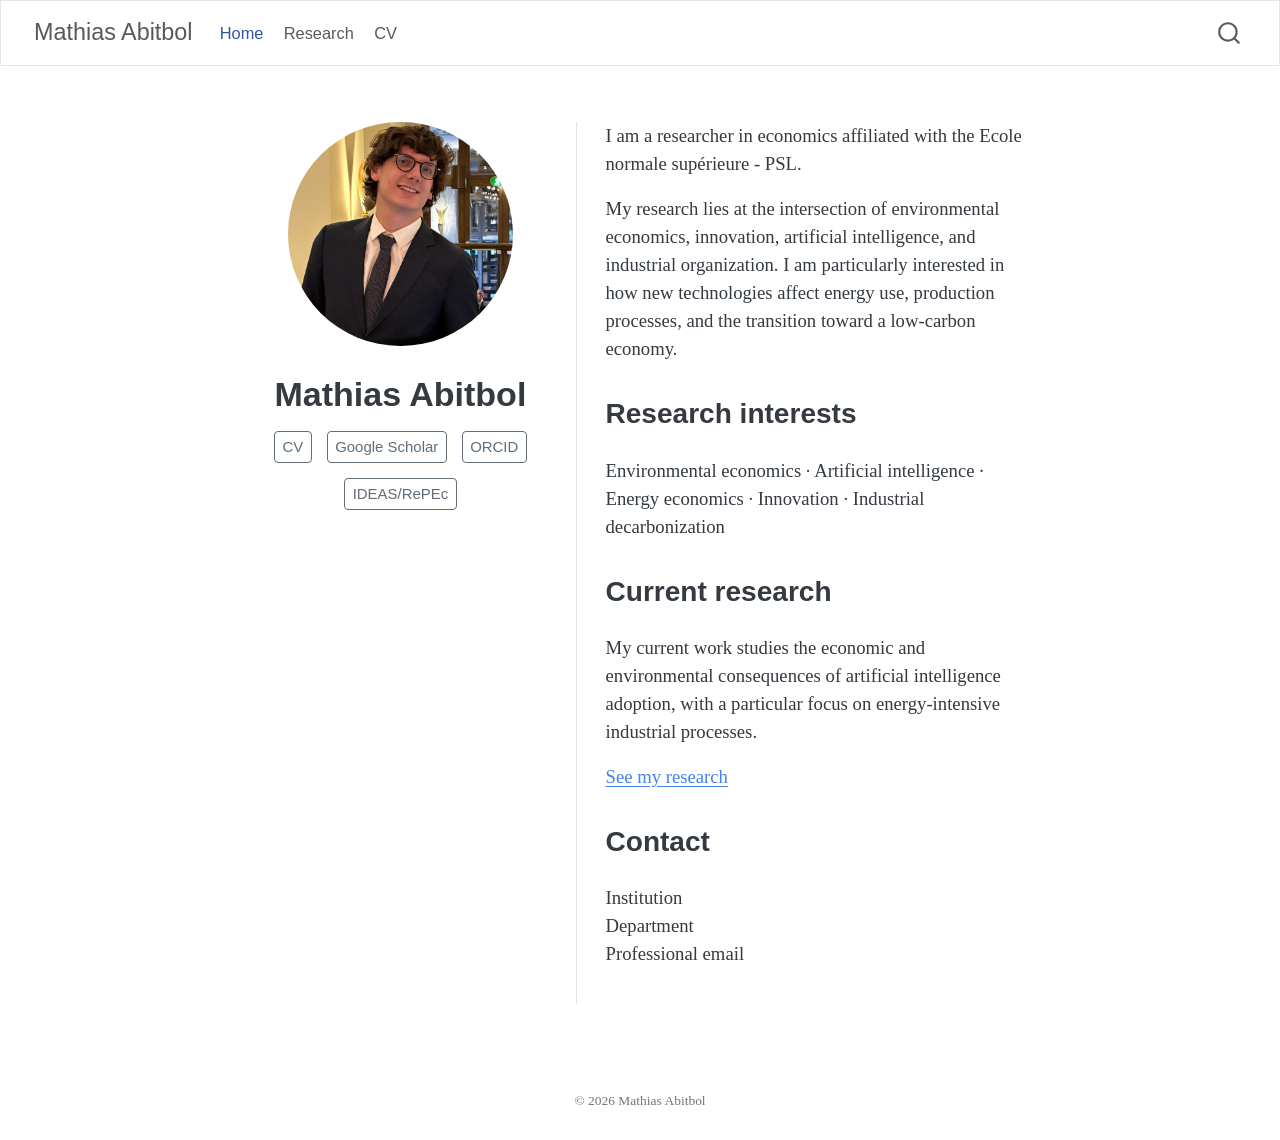
==== docs/index.html @ e1e2c06a "Initial academic website" ====
<!DOCTYPE html>
<html xmlns="http://www.w3.org/1999/xhtml" lang="en" xml:lang="en"><head>

<meta charset="utf-8">
<meta name="generator" content="quarto-1.8.25">

<meta name="viewport" content="width=device-width, initial-scale=1.0, user-scalable=yes">


<title>Mathias Abitbol</title>
<style>
code{white-space: pre-wrap;}
span.smallcaps{font-variant: small-caps;}
div.columns{display: flex; gap: min(4vw, 1.5em);}
div.column{flex: auto; overflow-x: auto;}
div.hanging-indent{margin-left: 1.5em; text-indent: -1.5em;}
ul.task-list{list-style: none;}
ul.task-list li input[type="checkbox"] {
  width: 0.8em;
  margin: 0 0.8em 0.2em -1em; /* quarto-specific, see https://github.com/quarto-dev/quarto-cli/issues/4556 */ 
  vertical-align: middle;
}
</style>


<script src="site_libs/quarto-nav/quarto-nav.js"></script>
<script src="site_libs/quarto-nav/headroom.min.js"></script>
<script src="site_libs/clipboard/clipboard.min.js"></script>
<script src="site_libs/quarto-search/autocomplete.umd.js"></script>
<script src="site_libs/quarto-search/fuse.min.js"></script>
<script src="site_libs/quarto-search/quarto-search.js"></script>
<meta name="quarto:offset" content="./">
<script src="site_libs/quarto-html/quarto.js" type="module"></script>
<script src="site_libs/quarto-html/tabsets/tabsets.js" type="module"></script>
<script src="site_libs/quarto-html/axe/axe-check.js" type="module"></script>
<script src="site_libs/quarto-html/popper.min.js"></script>
<script src="site_libs/quarto-html/tippy.umd.min.js"></script>
<link href="site_libs/quarto-html/tippy.css" rel="stylesheet">
<link href="site_libs/quarto-html/quarto-syntax-highlighting-7b89279ff1a6dce999919e0e67d4d9ec.css" rel="stylesheet" id="quarto-text-highlighting-styles">
<script src="site_libs/bootstrap/bootstrap.min.js"></script>
<link href="site_libs/bootstrap/bootstrap-icons.css" rel="stylesheet">
<link href="site_libs/bootstrap/bootstrap-d1897f967d4dc882e6c3c4aa210b578e.min.css" rel="stylesheet" append-hash="true" id="quarto-bootstrap" data-mode="light">
<script id="quarto-search-options" type="application/json">{
  "location": "navbar",
  "copy-button": false,
  "collapse-after": 3,
  "panel-placement": "end",
  "type": "overlay",
  "limit": 50,
  "keyboard-shortcut": [
    "f",
    "/",
    "s"
  ],
  "show-item-context": false,
  "language": {
    "search-no-results-text": "No results",
    "search-matching-documents-text": "matching documents",
    "search-copy-link-title": "Copy link to search",
    "search-hide-matches-text": "Hide additional matches",
    "search-more-match-text": "more match in this document",
    "search-more-matches-text": "more matches in this document",
    "search-clear-button-title": "Clear",
    "search-text-placeholder": "",
    "search-detached-cancel-button-title": "Cancel",
    "search-submit-button-title": "Submit",
    "search-label": "Search"
  }
}</script>
<style>html{ scroll-behavior: smooth; }</style>


<link rel="stylesheet" href="styles.css">
</head>

<body class="nav-fixed fullcontent quarto-light">

<div id="quarto-search-results"></div>
  <header id="quarto-header" class="headroom fixed-top">
    <nav class="navbar navbar-expand-lg " data-bs-theme="dark">
      <div class="navbar-container container-fluid">
      <div class="navbar-brand-container mx-auto">
    <a href="./index.html" class="navbar-brand navbar-brand-logo">
    </a>
    <a class="navbar-brand" href="./index.html">
    <span class="navbar-title">Mathias Abitbol</span>
    </a>
  </div>
            <div id="quarto-search" class="" title="Search"></div>
          <button class="navbar-toggler" type="button" data-bs-toggle="collapse" data-bs-target="#navbarCollapse" aria-controls="navbarCollapse" role="menu" aria-expanded="false" aria-label="Toggle navigation" onclick="if (window.quartoToggleHeadroom) { window.quartoToggleHeadroom(); }">
  <span class="navbar-toggler-icon"></span>
</button>
          <div class="collapse navbar-collapse" id="navbarCollapse">
            <ul class="navbar-nav navbar-nav-scroll me-auto">
  <li class="nav-item">
    <a class="nav-link active" href="./index.html" aria-current="page"> 
<span class="menu-text">Home</span></a>
  </li>  
  <li class="nav-item">
    <a class="nav-link" href="./research.html"> 
<span class="menu-text">Research</span></a>
  </li>  
  <li class="nav-item">
    <a class="nav-link" href="./files/CV.pdf"> 
<span class="menu-text">CV</span></a>
  </li>  
</ul>
          </div> <!-- /navcollapse -->
            <div class="quarto-navbar-tools">
</div>
      </div> <!-- /container-fluid -->
    </nav>
</header>
<!-- content -->
<div id="quarto-content" class="quarto-container page-columns page-rows-contents page-layout-article page-navbar">
<!-- sidebar -->
<!-- margin-sidebar -->
    
<!-- main -->
<div class="quarto-about-trestles">
  <div class="about-entity">
    <img src="images/portrait.jpeg" class="about-image
  round " style="height: 12em; width: 12em;">
<header id="title-block-header" class="quarto-title-block default">
<div class="quarto-title">
<h1 class="title">Mathias Abitbol</h1>
</div>
<div class="quarto-title-meta">
  </div>
</header>
    <div class="about-links">
  <a href="/files/CV.pdf" class="about-link" rel="" target="">
     <span class="about-link-text">CV</span>
  </a>
  <a href="https://scholar.google.com/citations?user=iJlQGsEAAAAJ&amp;hl=en" class="about-link" rel="" target="">
     <span class="about-link-text">Google Scholar</span>
  </a>
  <a href="https://orcid.org/0009-0006-5006-4514" class="about-link" rel="" target="">
     <span class="about-link-text">ORCID</span>
  </a>
  <a href="https://econpapers.repec.org/RAS/pab605.htm" class="about-link" rel="" target="">
     <span class="about-link-text">IDEAS/RePEc</span>
  </a>
</div>
  </div>
  <div class="about-contents"><main class="content" id="quarto-document-content">
<p>I am a researcher in economics affiliated with the Ecole normale supérieure - PSL.</p>
<p>My research lies at the intersection of environmental economics, innovation, artificial intelligence, and industrial organization. I am particularly interested in how new technologies affect energy use, production processes, and the transition toward a low-carbon economy.</p>
<section id="research-interests" class="level2">
<h2 data-anchor-id="research-interests">Research interests</h2>
<p>Environmental economics · Artificial intelligence · Energy economics · Innovation · Industrial decarbonization</p>
</section>
<section id="current-research" class="level2">
<h2 data-anchor-id="current-research">Current research</h2>
<p>My current work studies the economic and environmental consequences of artificial intelligence adoption, with a particular focus on energy-intensive industrial processes.</p>
<p><a href="./research.html">See my research</a></p>
</section>
<section id="contact" class="level2">
<h2 data-anchor-id="contact">Contact</h2>
<p>Institution<br>
Department<br>
Professional email</p>


</section>
</main></div>
</div>
 <!-- /main -->
<script id="quarto-html-after-body" type="application/javascript">
  window.document.addEventListener("DOMContentLoaded", function (event) {
    const isCodeAnnotation = (el) => {
      for (const clz of el.classList) {
        if (clz.startsWith('code-annotation-')) {                     
          return true;
        }
      }
      return false;
    }
    const onCopySuccess = function(e) {
      // button target
      const button = e.trigger;
      // don't keep focus
      button.blur();
      // flash "checked"
      button.classList.add('code-copy-button-checked');
      var currentTitle = button.getAttribute("title");
      button.setAttribute("title", "Copied!");
      let tooltip;
      if (window.bootstrap) {
        button.setAttribute("data-bs-toggle", "tooltip");
        button.setAttribute("data-bs-placement", "left");
        button.setAttribute("data-bs-title", "Copied!");
        tooltip = new bootstrap.Tooltip(button, 
          { trigger: "manual", 
            customClass: "code-copy-button-tooltip",
            offset: [0, -8]});
        tooltip.show();    
      }
      setTimeout(function() {
        if (tooltip) {
          tooltip.hide();
          button.removeAttribute("data-bs-title");
          button.removeAttribute("data-bs-toggle");
          button.removeAttribute("data-bs-placement");
        }
        button.setAttribute("title", currentTitle);
        button.classList.remove('code-copy-button-checked');
      }, 1000);
      // clear code selection
      e.clearSelection();
    }
    const getTextToCopy = function(trigger) {
      const outerScaffold = trigger.parentElement.cloneNode(true);
      const codeEl = outerScaffold.querySelector('code');
      for (const childEl of codeEl.children) {
        if (isCodeAnnotation(childEl)) {
          childEl.remove();
        }
      }
      return codeEl.innerText;
    }
    const clipboard = new window.ClipboardJS('.code-copy-button:not([data-in-quarto-modal])', {
      text: getTextToCopy
    });
    clipboard.on('success', onCopySuccess);
    if (window.document.getElementById('quarto-embedded-source-code-modal')) {
      const clipboardModal = new window.ClipboardJS('.code-copy-button[data-in-quarto-modal]', {
        text: getTextToCopy,
        container: window.document.getElementById('quarto-embedded-source-code-modal')
      });
      clipboardModal.on('success', onCopySuccess);
    }
      var localhostRegex = new RegExp(/^(?:http|https):\/\/localhost\:?[0-9]*\//);
      var mailtoRegex = new RegExp(/^mailto:/);
        var filterRegex = new RegExp('/' + window.location.host + '/');
      var isInternal = (href) => {
          return filterRegex.test(href) || localhostRegex.test(href) || mailtoRegex.test(href);
      }
      // Inspect non-navigation links and adorn them if external
     var links = window.document.querySelectorAll('a[href]:not(.nav-link):not(.navbar-brand):not(.toc-action):not(.sidebar-link):not(.sidebar-item-toggle):not(.pagination-link):not(.no-external):not([aria-hidden]):not(.dropdown-item):not(.quarto-navigation-tool):not(.about-link)');
      for (var i=0; i<links.length; i++) {
        const link = links[i];
        if (!isInternal(link.href)) {
          // undo the damage that might have been done by quarto-nav.js in the case of
          // links that we want to consider external
          if (link.dataset.originalHref !== undefined) {
            link.href = link.dataset.originalHref;
          }
            // target, if specified
            link.setAttribute("target", "_blank");
            if (link.getAttribute("rel") === null) {
              link.setAttribute("rel", "noopener");
            }
        }
      }
    function tippyHover(el, contentFn, onTriggerFn, onUntriggerFn) {
      const config = {
        allowHTML: true,
        maxWidth: 500,
        delay: 100,
        arrow: false,
        appendTo: function(el) {
            return el.parentElement;
        },
        interactive: true,
        interactiveBorder: 10,
        theme: 'quarto',
        placement: 'bottom-start',
      };
      if (contentFn) {
        config.content = contentFn;
      }
      if (onTriggerFn) {
        config.onTrigger = onTriggerFn;
      }
      if (onUntriggerFn) {
        config.onUntrigger = onUntriggerFn;
      }
      window.tippy(el, config); 
    }
    const noterefs = window.document.querySelectorAll('a[role="doc-noteref"]');
    for (var i=0; i<noterefs.length; i++) {
      const ref = noterefs[i];
      tippyHover(ref, function() {
        // use id or data attribute instead here
        let href = ref.getAttribute('data-footnote-href') || ref.getAttribute('href');
        try { href = new URL(href).hash; } catch {}
        const id = href.replace(/^#\/?/, "");
        const note = window.document.getElementById(id);
        if (note) {
          return note.innerHTML;
        } else {
          return "";
        }
      });
    }
    const xrefs = window.document.querySelectorAll('a.quarto-xref');
    const processXRef = (id, note) => {
      // Strip column container classes
      const stripColumnClz = (el) => {
        el.classList.remove("page-full", "page-columns");
        if (el.children) {
          for (const child of el.children) {
            stripColumnClz(child);
          }
        }
      }
      stripColumnClz(note)
      if (id === null || id.startsWith('sec-')) {
        // Special case sections, only their first couple elements
        const container = document.createElement("div");
        if (note.children && note.children.length > 2) {
          container.appendChild(note.children[0].cloneNode(true));
          for (let i = 1; i < note.children.length; i++) {
            const child = note.children[i];
            if (child.tagName === "P" && child.innerText === "") {
              continue;
            } else {
              container.appendChild(child.cloneNode(true));
              break;
            }
          }
          if (window.Quarto?.typesetMath) {
            window.Quarto.typesetMath(container);
          }
          return container.innerHTML
        } else {
          if (window.Quarto?.typesetMath) {
            window.Quarto.typesetMath(note);
          }
          return note.innerHTML;
        }
      } else {
        // Remove any anchor links if they are present
        const anchorLink = note.querySelector('a.anchorjs-link');
        if (anchorLink) {
          anchorLink.remove();
        }
        if (window.Quarto?.typesetMath) {
          window.Quarto.typesetMath(note);
        }
        if (note.classList.contains("callout")) {
          return note.outerHTML;
        } else {
          return note.innerHTML;
        }
      }
    }
    for (var i=0; i<xrefs.length; i++) {
      const xref = xrefs[i];
      tippyHover(xref, undefined, function(instance) {
        instance.disable();
        let url = xref.getAttribute('href');
        let hash = undefined; 
        if (url.startsWith('#')) {
          hash = url;
        } else {
          try { hash = new URL(url).hash; } catch {}
        }
        if (hash) {
          const id = hash.replace(/^#\/?/, "");
          const note = window.document.getElementById(id);
          if (note !== null) {
            try {
              const html = processXRef(id, note.cloneNode(true));
              instance.setContent(html);
            } finally {
              instance.enable();
              instance.show();
            }
          } else {
            // See if we can fetch this
            fetch(url.split('#')[0])
            .then(res => res.text())
            .then(html => {
              const parser = new DOMParser();
              const htmlDoc = parser.parseFromString(html, "text/html");
              const note = htmlDoc.getElementById(id);
              if (note !== null) {
                const html = processXRef(id, note);
                instance.setContent(html);
              } 
            }).finally(() => {
              instance.enable();
              instance.show();
            });
          }
        } else {
          // See if we can fetch a full url (with no hash to target)
          // This is a special case and we should probably do some content thinning / targeting
          fetch(url)
          .then(res => res.text())
          .then(html => {
            const parser = new DOMParser();
            const htmlDoc = parser.parseFromString(html, "text/html");
            const note = htmlDoc.querySelector('main.content');
            if (note !== null) {
              // This should only happen for chapter cross references
              // (since there is no id in the URL)
              // remove the first header
              if (note.children.length > 0 && note.children[0].tagName === "HEADER") {
                note.children[0].remove();
              }
              const html = processXRef(null, note);
              instance.setContent(html);
            } 
          }).finally(() => {
            instance.enable();
            instance.show();
          });
        }
      }, function(instance) {
      });
    }
        let selectedAnnoteEl;
        const selectorForAnnotation = ( cell, annotation) => {
          let cellAttr = 'data-code-cell="' + cell + '"';
          let lineAttr = 'data-code-annotation="' +  annotation + '"';
          const selector = 'span[' + cellAttr + '][' + lineAttr + ']';
          return selector;
        }
        const selectCodeLines = (annoteEl) => {
          const doc = window.document;
          const targetCell = annoteEl.getAttribute("data-target-cell");
          const targetAnnotation = annoteEl.getAttribute("data-target-annotation");
          const annoteSpan = window.document.querySelector(selectorForAnnotation(targetCell, targetAnnotation));
          const lines = annoteSpan.getAttribute("data-code-lines").split(",");
          const lineIds = lines.map((line) => {
            return targetCell + "-" + line;
          })
          let top = null;
          let height = null;
          let parent = null;
          if (lineIds.length > 0) {
              //compute the position of the single el (top and bottom and make a div)
              const el = window.document.getElementById(lineIds[0]);
              top = el.offsetTop;
              height = el.offsetHeight;
              parent = el.parentElement.parentElement;
            if (lineIds.length > 1) {
              const lastEl = window.document.getElementById(lineIds[lineIds.length - 1]);
              const bottom = lastEl.offsetTop + lastEl.offsetHeight;
              height = bottom - top;
            }
            if (top !== null && height !== null && parent !== null) {
              // cook up a div (if necessary) and position it 
              let div = window.document.getElementById("code-annotation-line-highlight");
              if (div === null) {
                div = window.document.createElement("div");
                div.setAttribute("id", "code-annotation-line-highlight");
                div.style.position = 'absolute';
                parent.appendChild(div);
              }
              div.style.top = top - 2 + "px";
              div.style.height = height + 4 + "px";
              div.style.left = 0;
              let gutterDiv = window.document.getElementById("code-annotation-line-highlight-gutter");
              if (gutterDiv === null) {
                gutterDiv = window.document.createElement("div");
                gutterDiv.setAttribute("id", "code-annotation-line-highlight-gutter");
                gutterDiv.style.position = 'absolute';
                const codeCell = window.document.getElementById(targetCell);
                const gutter = codeCell.querySelector('.code-annotation-gutter');
                gutter.appendChild(gutterDiv);
              }
              gutterDiv.style.top = top - 2 + "px";
              gutterDiv.style.height = height + 4 + "px";
            }
            selectedAnnoteEl = annoteEl;
          }
        };
        const unselectCodeLines = () => {
          const elementsIds = ["code-annotation-line-highlight", "code-annotation-line-highlight-gutter"];
          elementsIds.forEach((elId) => {
            const div = window.document.getElementById(elId);
            if (div) {
              div.remove();
            }
          });
          selectedAnnoteEl = undefined;
        };
          // Handle positioning of the toggle
      window.addEventListener(
        "resize",
        throttle(() => {
          elRect = undefined;
          if (selectedAnnoteEl) {
            selectCodeLines(selectedAnnoteEl);
          }
        }, 10)
      );
      function throttle(fn, ms) {
      let throttle = false;
      let timer;
        return (...args) => {
          if(!throttle) { // first call gets through
              fn.apply(this, args);
              throttle = true;
          } else { // all the others get throttled
              if(timer) clearTimeout(timer); // cancel #2
              timer = setTimeout(() => {
                fn.apply(this, args);
                timer = throttle = false;
              }, ms);
          }
        };
      }
        // Attach click handler to the DT
        const annoteDls = window.document.querySelectorAll('dt[data-target-cell]');
        for (const annoteDlNode of annoteDls) {
          annoteDlNode.addEventListener('click', (event) => {
            const clickedEl = event.target;
            if (clickedEl !== selectedAnnoteEl) {
              unselectCodeLines();
              const activeEl = window.document.querySelector('dt[data-target-cell].code-annotation-active');
              if (activeEl) {
                activeEl.classList.remove('code-annotation-active');
              }
              selectCodeLines(clickedEl);
              clickedEl.classList.add('code-annotation-active');
            } else {
              // Unselect the line
              unselectCodeLines();
              clickedEl.classList.remove('code-annotation-active');
            }
          });
        }
    const findCites = (el) => {
      const parentEl = el.parentElement;
      if (parentEl) {
        const cites = parentEl.dataset.cites;
        if (cites) {
          return {
            el,
            cites: cites.split(' ')
          };
        } else {
          return findCites(el.parentElement)
        }
      } else {
        return undefined;
      }
    };
    var bibliorefs = window.document.querySelectorAll('a[role="doc-biblioref"]');
    for (var i=0; i<bibliorefs.length; i++) {
      const ref = bibliorefs[i];
      const citeInfo = findCites(ref);
      if (citeInfo) {
        tippyHover(citeInfo.el, function() {
          var popup = window.document.createElement('div');
          citeInfo.cites.forEach(function(cite) {
            var citeDiv = window.document.createElement('div');
            citeDiv.classList.add('hanging-indent');
            citeDiv.classList.add('csl-entry');
            var biblioDiv = window.document.getElementById('ref-' + cite);
            if (biblioDiv) {
              citeDiv.innerHTML = biblioDiv.innerHTML;
            }
            popup.appendChild(citeDiv);
          });
          return popup.innerHTML;
        });
      }
    }
  });
  </script>
</div> <!-- /content -->
<footer class="footer">
  <div class="nav-footer">
    <div class="nav-footer-left">
      &nbsp;
    </div>   
    <div class="nav-footer-center">
<p>© 2026 Mathias Abitbol</p>
</div>
    <div class="nav-footer-right">
      &nbsp;
    </div>
  </div>
</footer>




<script src="site_libs/quarto-html/zenscroll-min.js"></script>
</body></html>
---- docs/site_libs/quarto-html/tippy.css ----
.tippy-box[data-animation=fade][data-state=hidden]{opacity:0}[data-tippy-root]{max-width:calc(100vw - 10px)}.tippy-box{position:relative;background-color:#333;color:#fff;border-radius:4px;font-size:14px;line-height:1.4;white-space:normal;outline:0;transition-property:transform,visibility,opacity}.tippy-box[data-placement^=top]>.tippy-arrow{bottom:0}.tippy-box[data-placement^=top]>.tippy-arrow:before{bottom:-7px;left:0;border-width:8px 8px 0;border-top-color:initial;transform-origin:center top}.tippy-box[data-placement^=bottom]>.tippy-arrow{top:0}.tippy-box[data-placement^=bottom]>.tippy-arrow:before{top:-7px;left:0;border-width:0 8px 8px;border-bottom-color:initial;transform-origin:center bottom}.tippy-box[data-placement^=left]>.tippy-arrow{right:0}.tippy-box[data-placement^=left]>.tippy-arrow:before{border-width:8px 0 8px 8px;border-left-color:initial;right:-7px;transform-origin:center left}.tippy-box[data-placement^=right]>.tippy-arrow{left:0}.tippy-box[data-placement^=right]>.tippy-arrow:before{left:-7px;border-width:8px 8px 8px 0;border-right-color:initial;transform-origin:center right}.tippy-box[data-inertia][data-state=visible]{transition-timing-function:cubic-bezier(.54,1.5,.38,1.11)}.tippy-arrow{width:16px;height:16px;color:#333}.tippy-arrow:before{content:"";position:absolute;border-color:transparent;border-style:solid}.tippy-content{position:relative;padding:5px 9px;z-index:1}
---- docs/site_libs/quarto-html/quarto-syntax-highlighting-7b89279ff1a6dce999919e0e67d4d9ec.css ----
/* quarto syntax highlight colors */
:root {
  --quarto-hl-ot-color: #003B4F;
  --quarto-hl-at-color: #657422;
  --quarto-hl-ss-color: #20794D;
  --quarto-hl-an-color: #5E5E5E;
  --quarto-hl-fu-color: #4758AB;
  --quarto-hl-st-color: #20794D;
  --quarto-hl-cf-color: #003B4F;
  --quarto-hl-op-color: #5E5E5E;
  --quarto-hl-er-color: #AD0000;
  --quarto-hl-bn-color: #AD0000;
  --quarto-hl-al-color: #AD0000;
  --quarto-hl-va-color: #111111;
  --quarto-hl-bu-color: inherit;
  --quarto-hl-ex-color: inherit;
  --quarto-hl-pp-color: #AD0000;
  --quarto-hl-in-color: #5E5E5E;
  --quarto-hl-vs-color: #20794D;
  --quarto-hl-wa-color: #5E5E5E;
  --quarto-hl-do-color: #5E5E5E;
  --quarto-hl-im-color: #00769E;
  --quarto-hl-ch-color: #20794D;
  --quarto-hl-dt-color: #AD0000;
  --quarto-hl-fl-color: #AD0000;
  --quarto-hl-co-color: #5E5E5E;
  --quarto-hl-cv-color: #5E5E5E;
  --quarto-hl-cn-color: #8f5902;
  --quarto-hl-sc-color: #5E5E5E;
  --quarto-hl-dv-color: #AD0000;
  --quarto-hl-kw-color: #003B4F;
}

/* other quarto variables */
:root {
  --quarto-font-monospace: SFMono-Regular, Menlo, Monaco, Consolas, "Liberation Mono", "Courier New", monospace;
}

/* syntax highlight based on Pandoc's rules */
pre > code.sourceCode > span {
  color: #003B4F;
}

code.sourceCode > span {
  color: #003B4F;
}

div.sourceCode,
div.sourceCode pre.sourceCode {
  color: #003B4F;
}

/* Normal */
code span {
  color: #003B4F;
}

/* Alert */
code span.al {
  color: #AD0000;
  font-style: inherit;
}

/* Annotation */
code span.an {
  color: #5E5E5E;
  font-style: inherit;
}

/* Attribute */
code span.at {
  color: #657422;
  font-style: inherit;
}

/* BaseN */
code span.bn {
  color: #AD0000;
  font-style: inherit;
}

/* BuiltIn */
code span.bu {
  font-style: inherit;
}

/* ControlFlow */
code span.cf {
  color: #003B4F;
  font-weight: bold;
  font-style: inherit;
}

/* Char */
code span.ch {
  color: #20794D;
  font-style: inherit;
}

/* Constant */
code span.cn {
  color: #8f5902;
  font-style: inherit;
}

/* Comment */
code span.co {
  color: #5E5E5E;
  font-style: inherit;
}

/* CommentVar */
code span.cv {
  color: #5E5E5E;
  font-style: italic;
}

/* Documentation */
code span.do {
  color: #5E5E5E;
  font-style: italic;
}

/* DataType */
code span.dt {
  color: #AD0000;
  font-style: inherit;
}

/* DecVal */
code span.dv {
  color: #AD0000;
  font-style: inherit;
}

/* Error */
code span.er {
  color: #AD0000;
  font-style: inherit;
}

/* Extension */
code span.ex {
  font-style: inherit;
}

/* Float */
code span.fl {
  color: #AD0000;
  font-style: inherit;
}

/* Function */
code span.fu {
  color: #4758AB;
  font-style: inherit;
}

/* Import */
code span.im {
  color: #00769E;
  font-style: inherit;
}

/* Information */
code span.in {
  color: #5E5E5E;
  font-style: inherit;
}

/* Keyword */
code span.kw {
  color: #003B4F;
  font-weight: bold;
  font-style: inherit;
}

/* Operator */
code span.op {
  color: #5E5E5E;
  font-style: inherit;
}

/* Other */
code span.ot {
  color: #003B4F;
  font-style: inherit;
}

/* Preprocessor */
code span.pp {
  color: #AD0000;
  font-style: inherit;
}

/* SpecialChar */
code span.sc {
  color: #5E5E5E;
  font-style: inherit;
}

/* SpecialString */
code span.ss {
  color: #20794D;
  font-style: inherit;
}

/* String */
code span.st {
  color: #20794D;
  font-style: inherit;
}

/* Variable */
code span.va {
  color: #111111;
  font-style: inherit;
}

/* VerbatimString */
code span.vs {
  color: #20794D;
  font-style: inherit;
}

/* Warning */
code span.wa {
  color: #5E5E5E;
  font-style: italic;
}

.prevent-inlining {
  content: "</";
}

/*# sourceMappingURL=3944bc705cfaf4c80e56f77c5205168a.css.map */
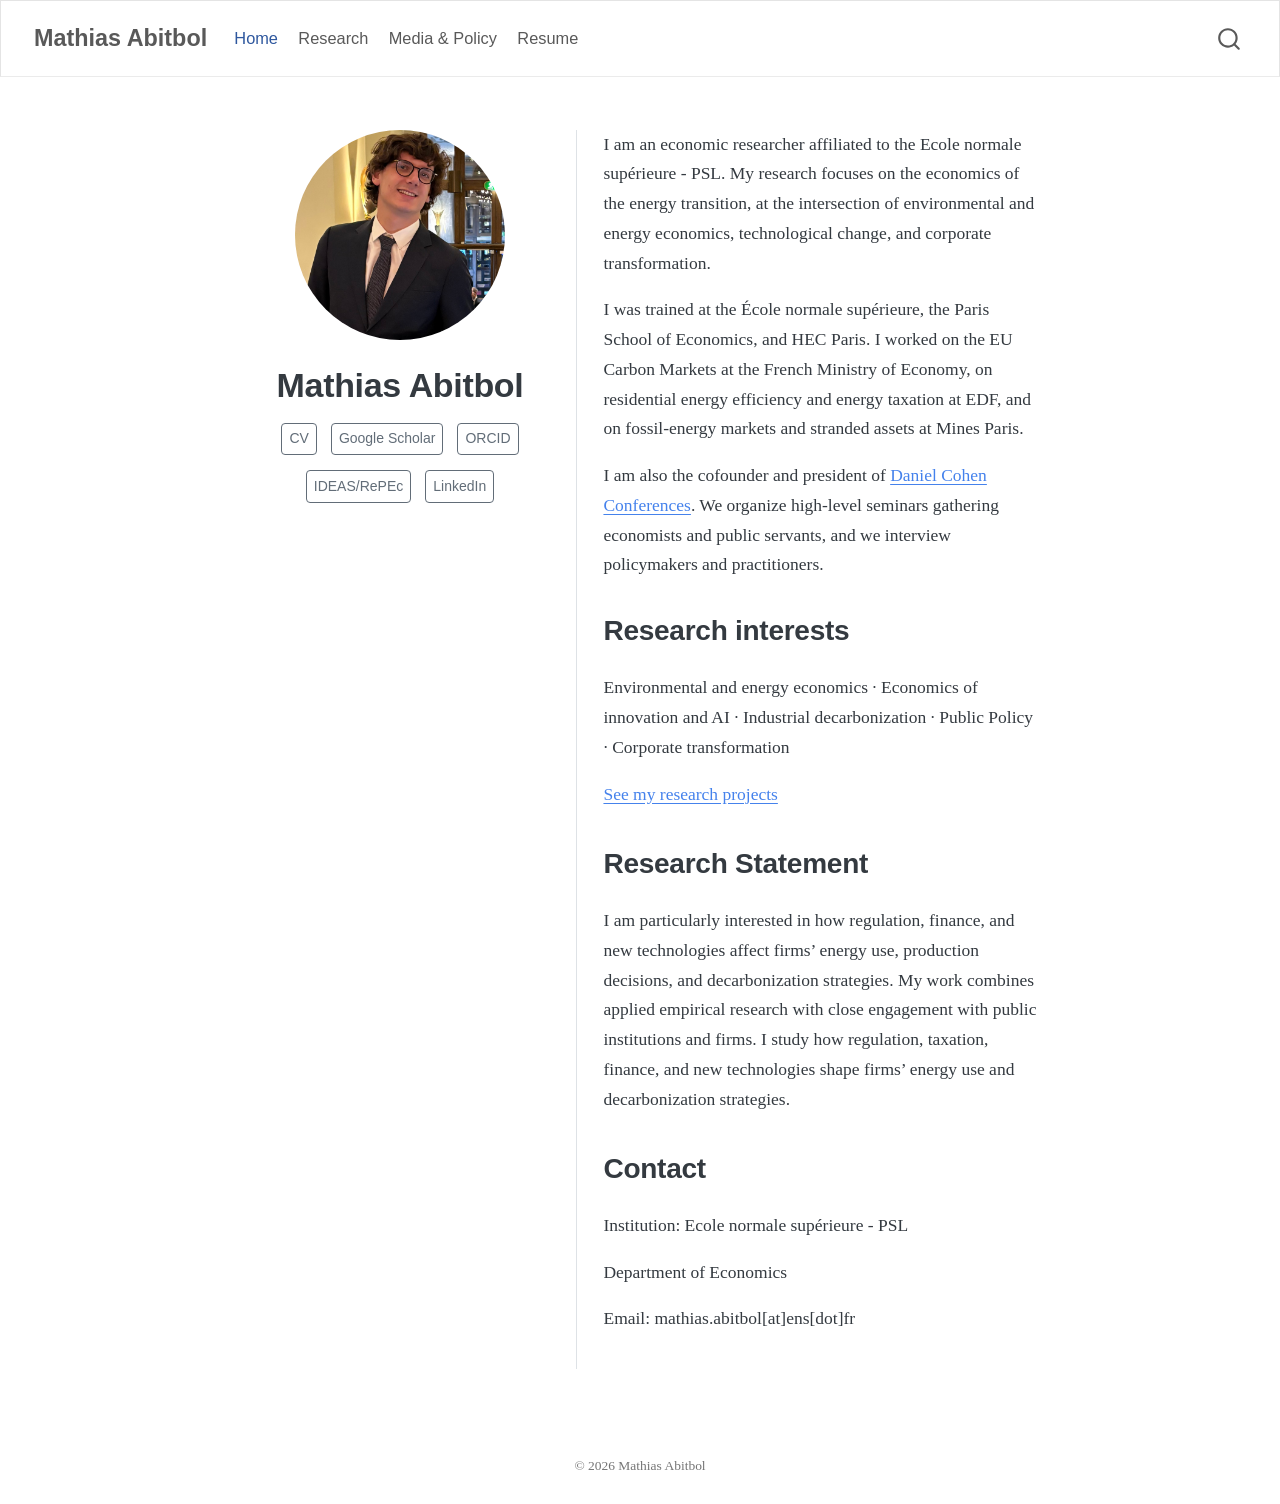
==== commit 5b896a99: "Updates" ====
--- a/docs/index.html
+++ b/docs/index.html
@@ -30,6 +30,7 @@
 <script src="site_libs/quarto-search/fuse.min.js"></script>
 <script src="site_libs/quarto-search/quarto-search.js"></script>
 <meta name="quarto:offset" content="./">
+<link href="./images/portrait.jpeg" rel="icon" type="image/jpeg">
 <script src="site_libs/quarto-html/quarto.js" type="module"></script>
 <script src="site_libs/quarto-html/tabsets/tabsets.js" type="module"></script>
 <script src="site_libs/quarto-html/axe/axe-check.js" type="module"></script>
@@ -68,6 +69,7 @@
   }
 }</script>
 <style>html{ scroll-behavior: smooth; }</style>
+<meta name="google-site-verification" content="google5b4fc1ff0d25fe09">
 
 
 <link rel="stylesheet" href="styles.css">
@@ -101,8 +103,12 @@
 <span class="menu-text">Research</span></a>
   </li>  
   <li class="nav-item">
+    <a class="nav-link" href="./media.html"> 
+<span class="menu-text">Media &amp; Policy</span></a>
+  </li>  
+  <li class="nav-item">
     <a class="nav-link" href="./files/CV.pdf"> 
-<span class="menu-text">CV</span></a>
+<span class="menu-text">Resume</span></a>
   </li>  
 </ul>
           </div> <!-- /navcollapse -->
@@ -141,25 +147,29 @@
   <a href="https://econpapers.repec.org/RAS/pab605.htm" class="about-link" rel="" target="">
      <span class="about-link-text">IDEAS/RePEc</span>
   </a>
+  <a href="https://www.linkedin.com/in/mathias-abitbol-6a48761ba/" class="about-link" rel="" target="">
+     <span class="about-link-text">LinkedIn</span>
+  </a>
 </div>
   </div>
   <div class="about-contents"><main class="content" id="quarto-document-content">
-<p>I am a researcher in economics affiliated with the Ecole normale supérieure - PSL.</p>
-<p>My research lies at the intersection of environmental economics, innovation, artificial intelligence, and industrial organization. I am particularly interested in how new technologies affect energy use, production processes, and the transition toward a low-carbon economy.</p>
+<p>I am an economic researcher affiliated to the Ecole normale supérieure - PSL. My research focuses on the economics of the energy transition, at the intersection of environmental and energy economics, technological change, and corporate transformation.</p>
+<p>I was trained at the École normale supérieure, the Paris School of Economics, and HEC Paris. I worked on the EU Carbon Markets at the French Ministry of Economy, on residential energy efficiency and energy taxation at EDF, and on fossil-energy markets and stranded assets at Mines Paris.</p>
+<p>I am also the cofounder and president of <a href="https://laconferencedc.fr/">Daniel Cohen Conferences</a>. We organize high-level seminars gathering economists and public servants, and we interview policymakers and practitioners.</p>
 <section id="research-interests" class="level2">
 <h2 data-anchor-id="research-interests">Research interests</h2>
-<p>Environmental economics · Artificial intelligence · Energy economics · Innovation · Industrial decarbonization</p>
+<p>Environmental and energy economics · Economics of innovation and AI · Industrial decarbonization · Public Policy · Corporate transformation</p>
+<p><a href="./research.html">See my research projects</a></p>
 </section>
-<section id="current-research" class="level2">
-<h2 data-anchor-id="current-research">Current research</h2>
-<p>My current work studies the economic and environmental consequences of artificial intelligence adoption, with a particular focus on energy-intensive industrial processes.</p>
-<p><a href="./research.html">See my research</a></p>
+<section id="research-statement" class="level2">
+<h2 data-anchor-id="research-statement">Research Statement</h2>
+<p>I am particularly interested in how regulation, finance, and new technologies affect firms’ energy use, production decisions, and decarbonization strategies. My work combines applied empirical research with close engagement with public institutions and firms. I study how regulation, taxation, finance, and new technologies shape firms’ energy use and decarbonization strategies.</p>
 </section>
 <section id="contact" class="level2">
 <h2 data-anchor-id="contact">Contact</h2>
-<p>Institution<br>
-Department<br>
-Professional email</p>
+<p>Institution: Ecole normale supérieure - PSL</p>
+<p>Department of Economics</p>
+<p>Email: mathias.abitbol[at]ens[dot]fr</p>
 
 
 </section>
--- a/docs/styles.css
+++ b/docs/styles.css
@@ -0,0 +1,79 @@
+/* css styles */
+
+body {
+  font-size: 1.03rem;
+  line-height: 1.7;
+}
+
+.navbar {
+  border-bottom: 1px solid rgba(0, 0, 0, 0.08);
+  padding-top: 0.7rem;
+  padding-bottom: 0.7rem;
+}
+
+.navbar-brand {
+  font-weight: 600;
+}
+
+h1,
+h2,
+h3 {
+  font-weight: 600;
+  letter-spacing: -0.01em;
+}
+
+h2 {
+  margin-top: 2.2rem;
+}
+
+.about-contents {
+  max-width: 760px;
+}
+
+details {
+  margin-top: 0.8rem;
+  margin-bottom: 1.8rem;
+}
+
+summary {
+  cursor: pointer;
+  font-weight: 600;
+}
+
+.paper-links {
+  margin-top: 0.7rem;
+  margin-bottom: 0.7rem;
+}
+
+.paper-authors {
+  margin-top: -0.4rem;
+  font-style: italic;
+}
+
+.paper-links {
+  margin-top: 0.8rem;
+  margin-bottom: 1.2rem;
+}
+
+.paper-links .btn {
+  margin-right: 0.35rem;
+  margin-bottom: 0.4rem;
+}
+
+.media-list p {
+  margin-top: 0;
+  margin-bottom: 0.9rem;
+  line-height: 1.5;
+}
+
+.media-list a {
+  text-decoration: none;
+}
+
+.media-list a:hover {
+  text-decoration: underline;
+}
+
+.media-list strong {
+  font-weight: 700;
+}
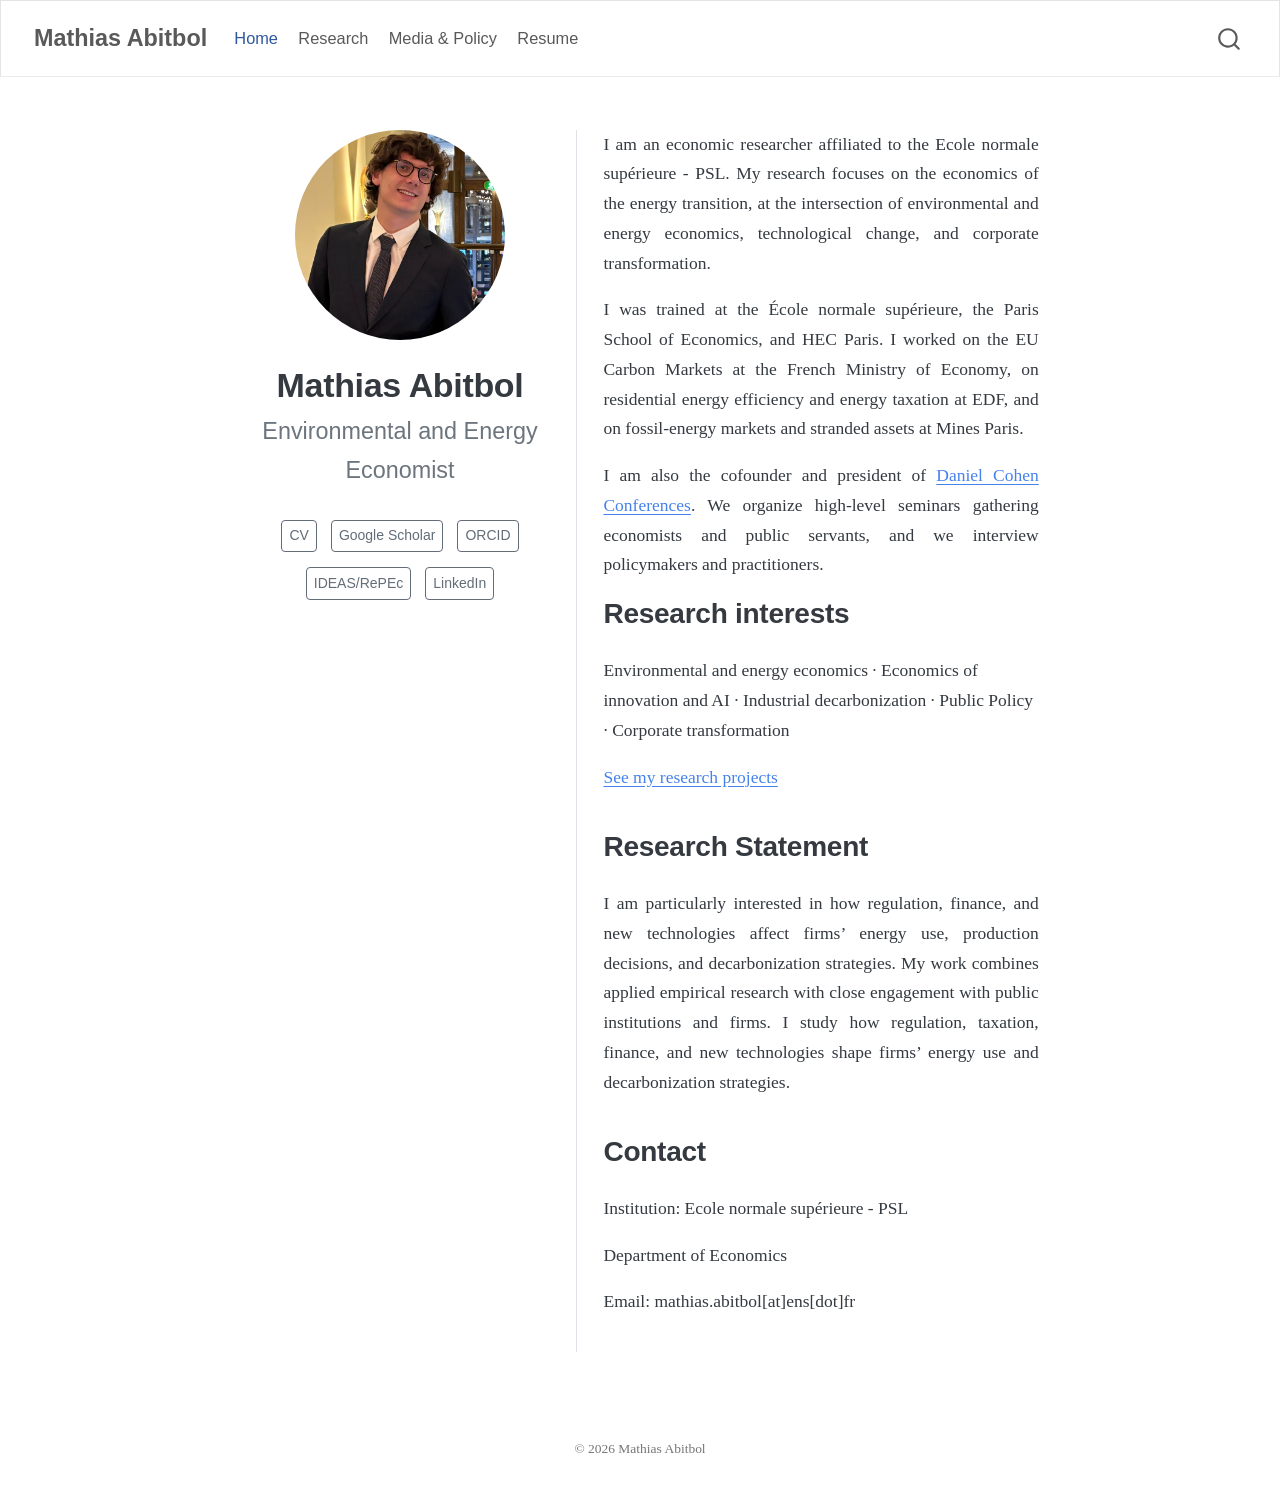
==== commit dd3dca92: "update website, fix yaml + homepage + google" ====
--- a/docs/index.html
+++ b/docs/index.html
@@ -69,7 +69,6 @@
   }
 }</script>
 <style>html{ scroll-behavior: smooth; }</style>
-<meta name="google-site-verification" content="google5b4fc1ff0d25fe09">
 
 
 <link rel="stylesheet" href="styles.css">
@@ -130,6 +129,7 @@
 <header id="title-block-header" class="quarto-title-block default">
 <div class="quarto-title">
 <h1 class="title">Mathias Abitbol</h1>
+<p class="subtitle lead">Environmental and Energy Economist</p>
 </div>
 <div class="quarto-title-meta">
   </div>
@@ -153,9 +153,11 @@
 </div>
   </div>
   <div class="about-contents"><main class="content" id="quarto-document-content">
+<div class="home-bio">
 <p>I am an economic researcher affiliated to the Ecole normale supérieure - PSL. My research focuses on the economics of the energy transition, at the intersection of environmental and energy economics, technological change, and corporate transformation.</p>
 <p>I was trained at the École normale supérieure, the Paris School of Economics, and HEC Paris. I worked on the EU Carbon Markets at the French Ministry of Economy, on residential energy efficiency and energy taxation at EDF, and on fossil-energy markets and stranded assets at Mines Paris.</p>
 <p>I am also the cofounder and president of <a href="https://laconferencedc.fr/">Daniel Cohen Conferences</a>. We organize high-level seminars gathering economists and public servants, and we interview policymakers and practitioners.</p>
+</div>
 <section id="research-interests" class="level2">
 <h2 data-anchor-id="research-interests">Research interests</h2>
 <p>Environmental and energy economics · Economics of innovation and AI · Industrial decarbonization · Public Policy · Corporate transformation</p>
@@ -163,7 +165,9 @@
 </section>
 <section id="research-statement" class="level2">
 <h2 data-anchor-id="research-statement">Research Statement</h2>
+<div class="home-bio">
 <p>I am particularly interested in how regulation, finance, and new technologies affect firms’ energy use, production decisions, and decarbonization strategies. My work combines applied empirical research with close engagement with public institutions and firms. I study how regulation, taxation, finance, and new technologies shape firms’ energy use and decarbonization strategies.</p>
+</div>
 </section>
 <section id="contact" class="level2">
 <h2 data-anchor-id="contact">Contact</h2>
--- a/docs/styles.css
+++ b/docs/styles.css
@@ -40,11 +40,6 @@
   font-weight: 600;
 }
 
-.paper-links {
-  margin-top: 0.7rem;
-  margin-bottom: 0.7rem;
-}
-
 .paper-authors {
   margin-top: -0.4rem;
   font-style: italic;
@@ -76,4 +71,13 @@
 
 .media-list strong {
   font-weight: 700;
+}
+
+/* Justification du texte de présentation de la page Home */
+.home-bio,
+.home-bio p {
+  text-align: justify !important;
+  text-align-last: left;
+  text-justify: inter-word;
+  hyphens: auto;
 }
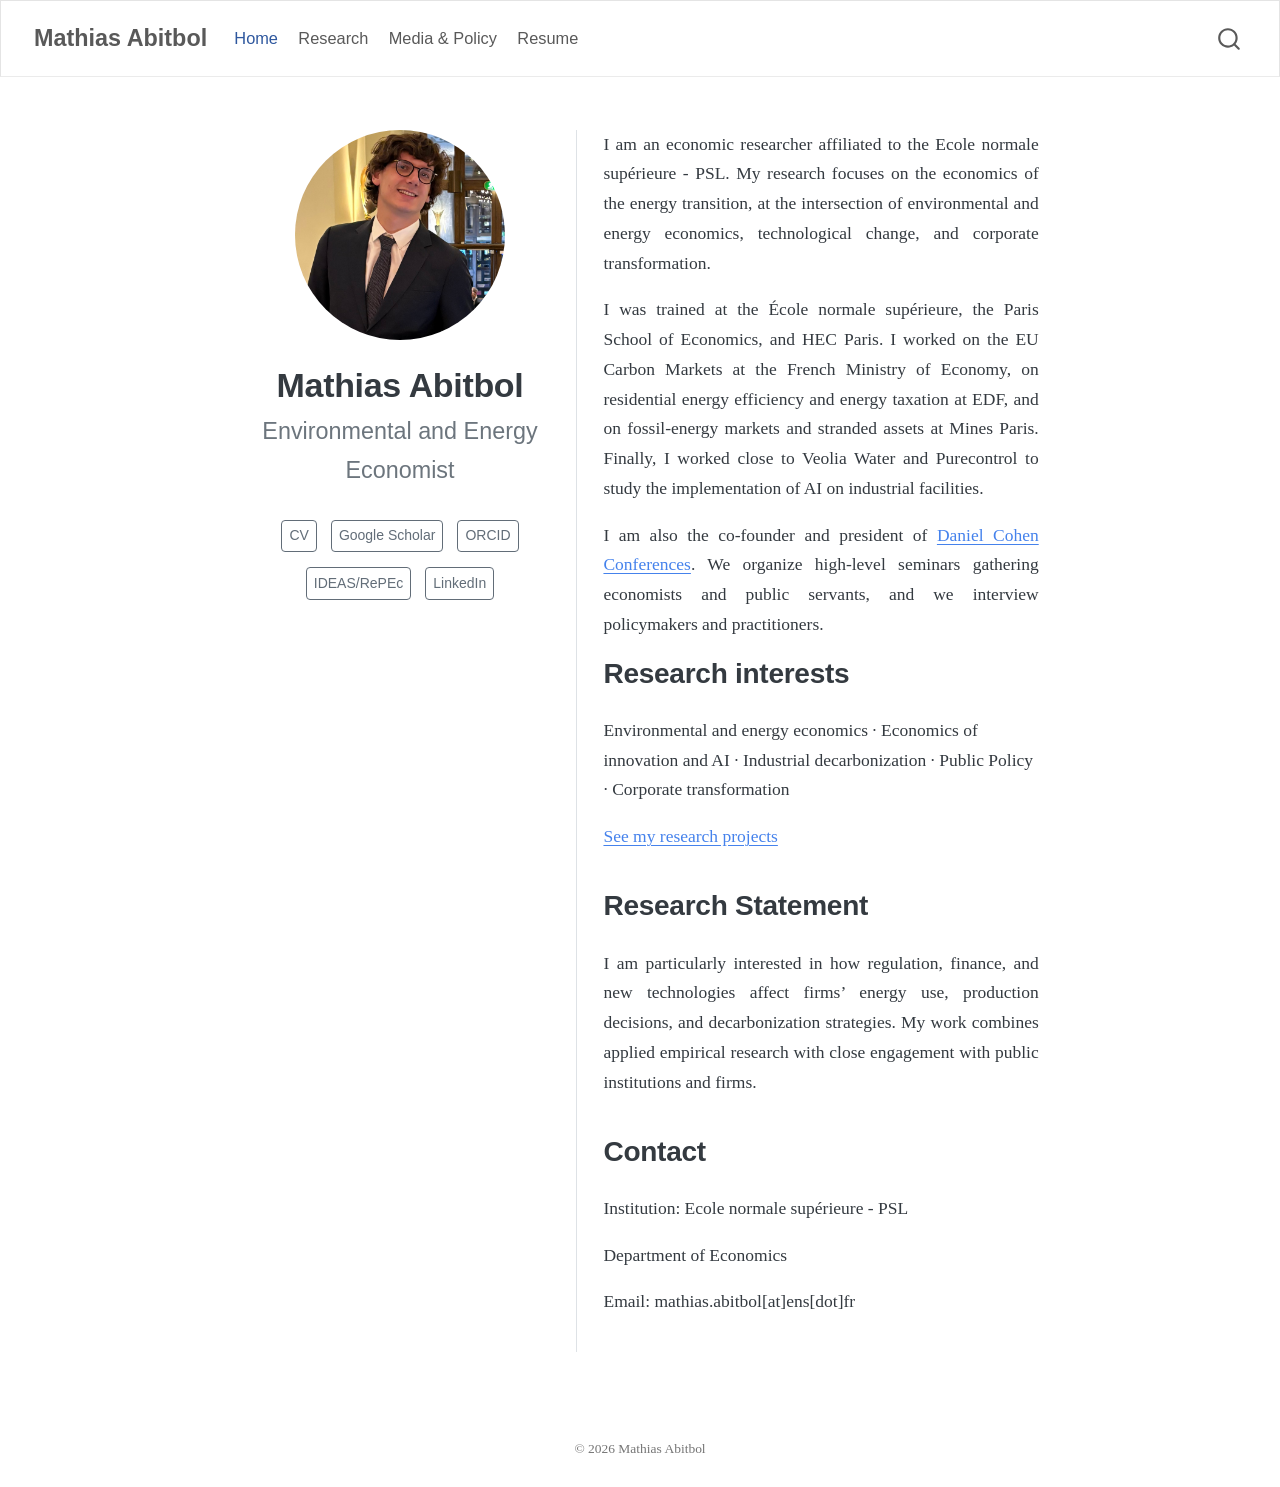
==== commit c8cb3dbc: "minor updates" ====
--- a/docs/index.html
+++ b/docs/index.html
@@ -155,8 +155,8 @@
   <div class="about-contents"><main class="content" id="quarto-document-content">
 <div class="home-bio">
 <p>I am an economic researcher affiliated to the Ecole normale supérieure - PSL. My research focuses on the economics of the energy transition, at the intersection of environmental and energy economics, technological change, and corporate transformation.</p>
-<p>I was trained at the École normale supérieure, the Paris School of Economics, and HEC Paris. I worked on the EU Carbon Markets at the French Ministry of Economy, on residential energy efficiency and energy taxation at EDF, and on fossil-energy markets and stranded assets at Mines Paris.</p>
-<p>I am also the cofounder and president of <a href="https://laconferencedc.fr/">Daniel Cohen Conferences</a>. We organize high-level seminars gathering economists and public servants, and we interview policymakers and practitioners.</p>
+<p>I was trained at the École normale supérieure, the Paris School of Economics, and HEC Paris. I worked on the EU Carbon Markets at the French Ministry of Economy, on residential energy efficiency and energy taxation at EDF, and on fossil-energy markets and stranded assets at Mines Paris. Finally, I worked close to Veolia Water and Purecontrol to study the implementation of AI on industrial facilities.</p>
+<p>I am also the co-founder and president of <a href="https://laconferencedc.fr/">Daniel Cohen Conferences</a>. We organize high-level seminars gathering economists and public servants, and we interview policymakers and practitioners.</p>
 </div>
 <section id="research-interests" class="level2">
 <h2 data-anchor-id="research-interests">Research interests</h2>
@@ -166,7 +166,7 @@
 <section id="research-statement" class="level2">
 <h2 data-anchor-id="research-statement">Research Statement</h2>
 <div class="home-bio">
-<p>I am particularly interested in how regulation, finance, and new technologies affect firms’ energy use, production decisions, and decarbonization strategies. My work combines applied empirical research with close engagement with public institutions and firms. I study how regulation, taxation, finance, and new technologies shape firms’ energy use and decarbonization strategies.</p>
+<p>I am particularly interested in how regulation, finance, and new technologies affect firms’ energy use, production decisions, and decarbonization strategies. My work combines applied empirical research with close engagement with public institutions and firms.</p>
 </div>
 </section>
 <section id="contact" class="level2">
@@ -246,7 +246,7 @@
     }
       var localhostRegex = new RegExp(/^(?:http|https):\/\/localhost\:?[0-9]*\//);
       var mailtoRegex = new RegExp(/^mailto:/);
-        var filterRegex = new RegExp('/' + window.location.host + '/');
+        var filterRegex = new RegExp("https:\/\/mathias-abitbol\.github\.io");
       var isInternal = (href) => {
           return filterRegex.test(href) || localhostRegex.test(href) || mailtoRegex.test(href);
       }
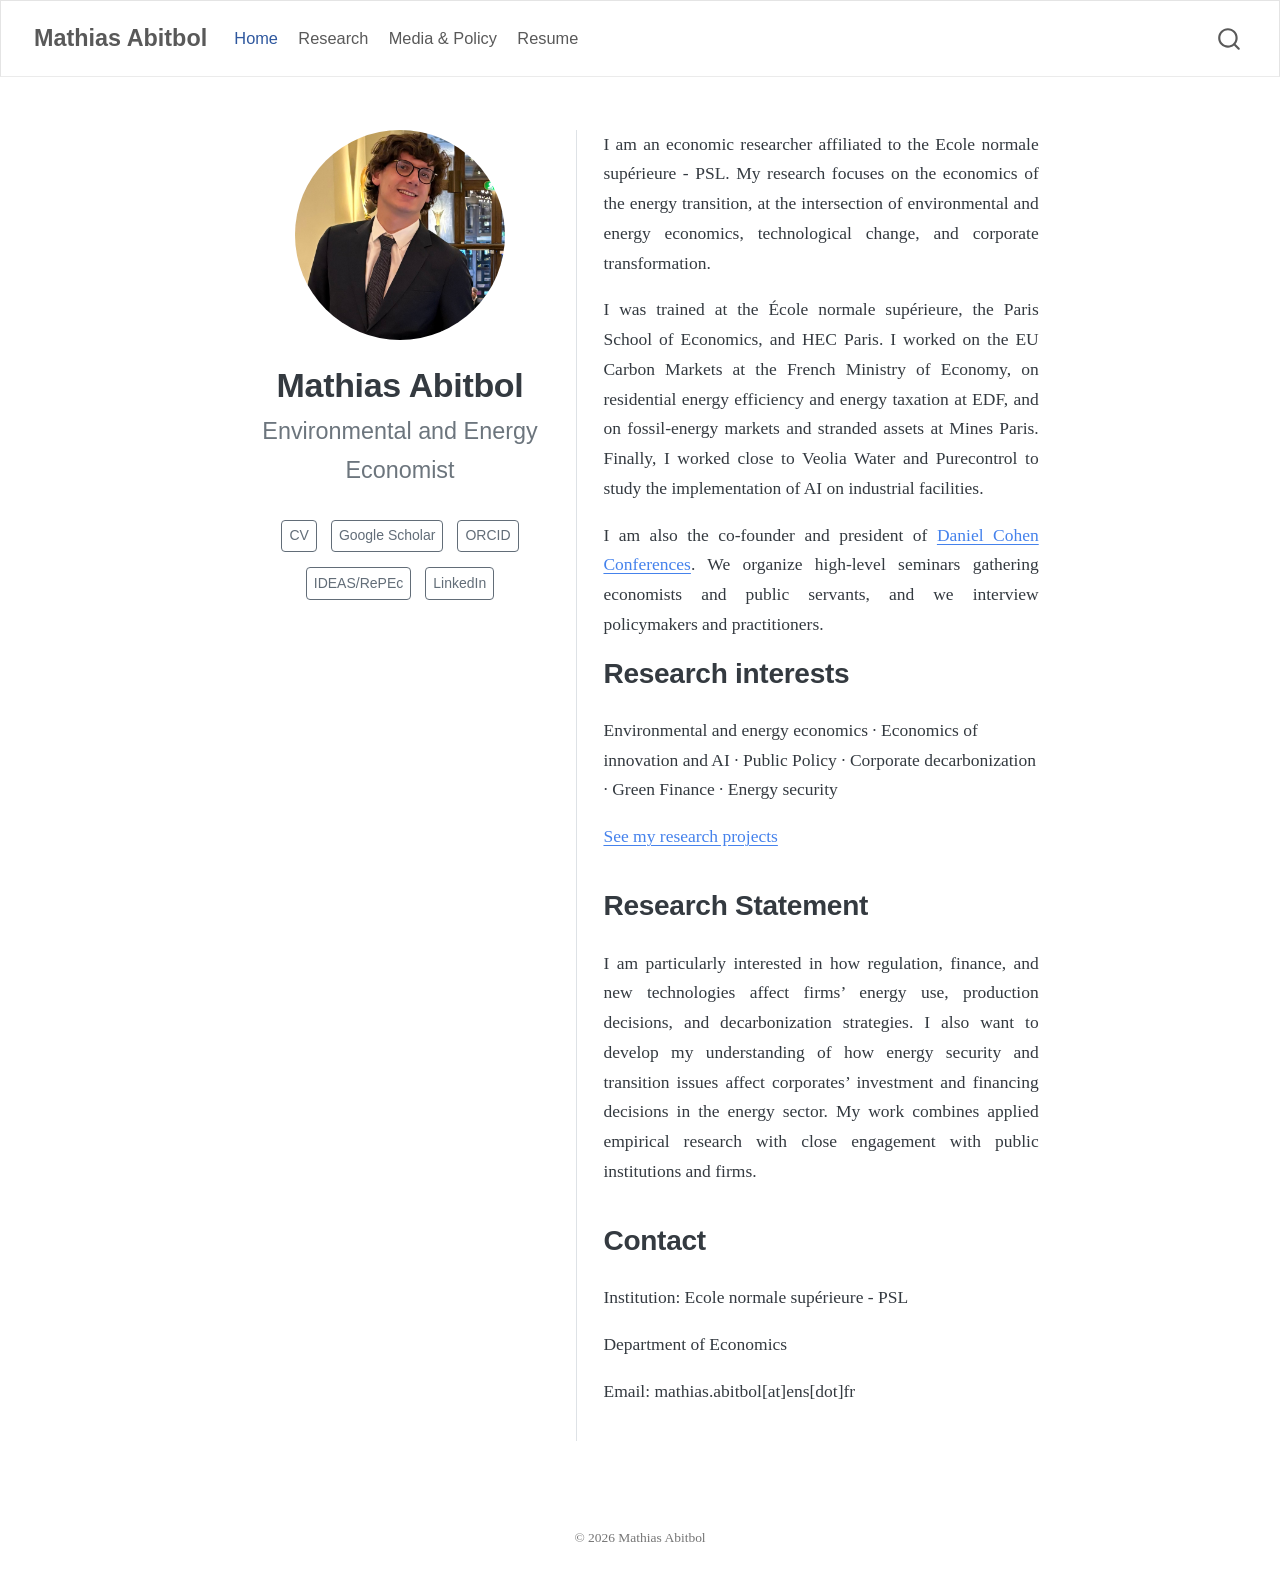
==== commit a9ee804a: "Rebuild site: update content and re-render docs" ====
--- a/docs/index.html
+++ b/docs/index.html
@@ -160,13 +160,13 @@
 </div>
 <section id="research-interests" class="level2">
 <h2 data-anchor-id="research-interests">Research interests</h2>
-<p>Environmental and energy economics · Economics of innovation and AI · Industrial decarbonization · Public Policy · Corporate transformation</p>
+<p>Environmental and energy economics · Economics of innovation and AI · Public Policy · Corporate decarbonization · Green Finance · Energy security</p>
 <p><a href="./research.html">See my research projects</a></p>
 </section>
 <section id="research-statement" class="level2">
 <h2 data-anchor-id="research-statement">Research Statement</h2>
 <div class="home-bio">
-<p>I am particularly interested in how regulation, finance, and new technologies affect firms’ energy use, production decisions, and decarbonization strategies. My work combines applied empirical research with close engagement with public institutions and firms.</p>
+<p>I am particularly interested in how regulation, finance, and new technologies affect firms’ energy use, production decisions, and decarbonization strategies. I also want to develop my understanding of how energy security and transition issues affect corporates’ investment and financing decisions in the energy sector. My work combines applied empirical research with close engagement with public institutions and firms.</p>
 </div>
 </section>
 <section id="contact" class="level2">
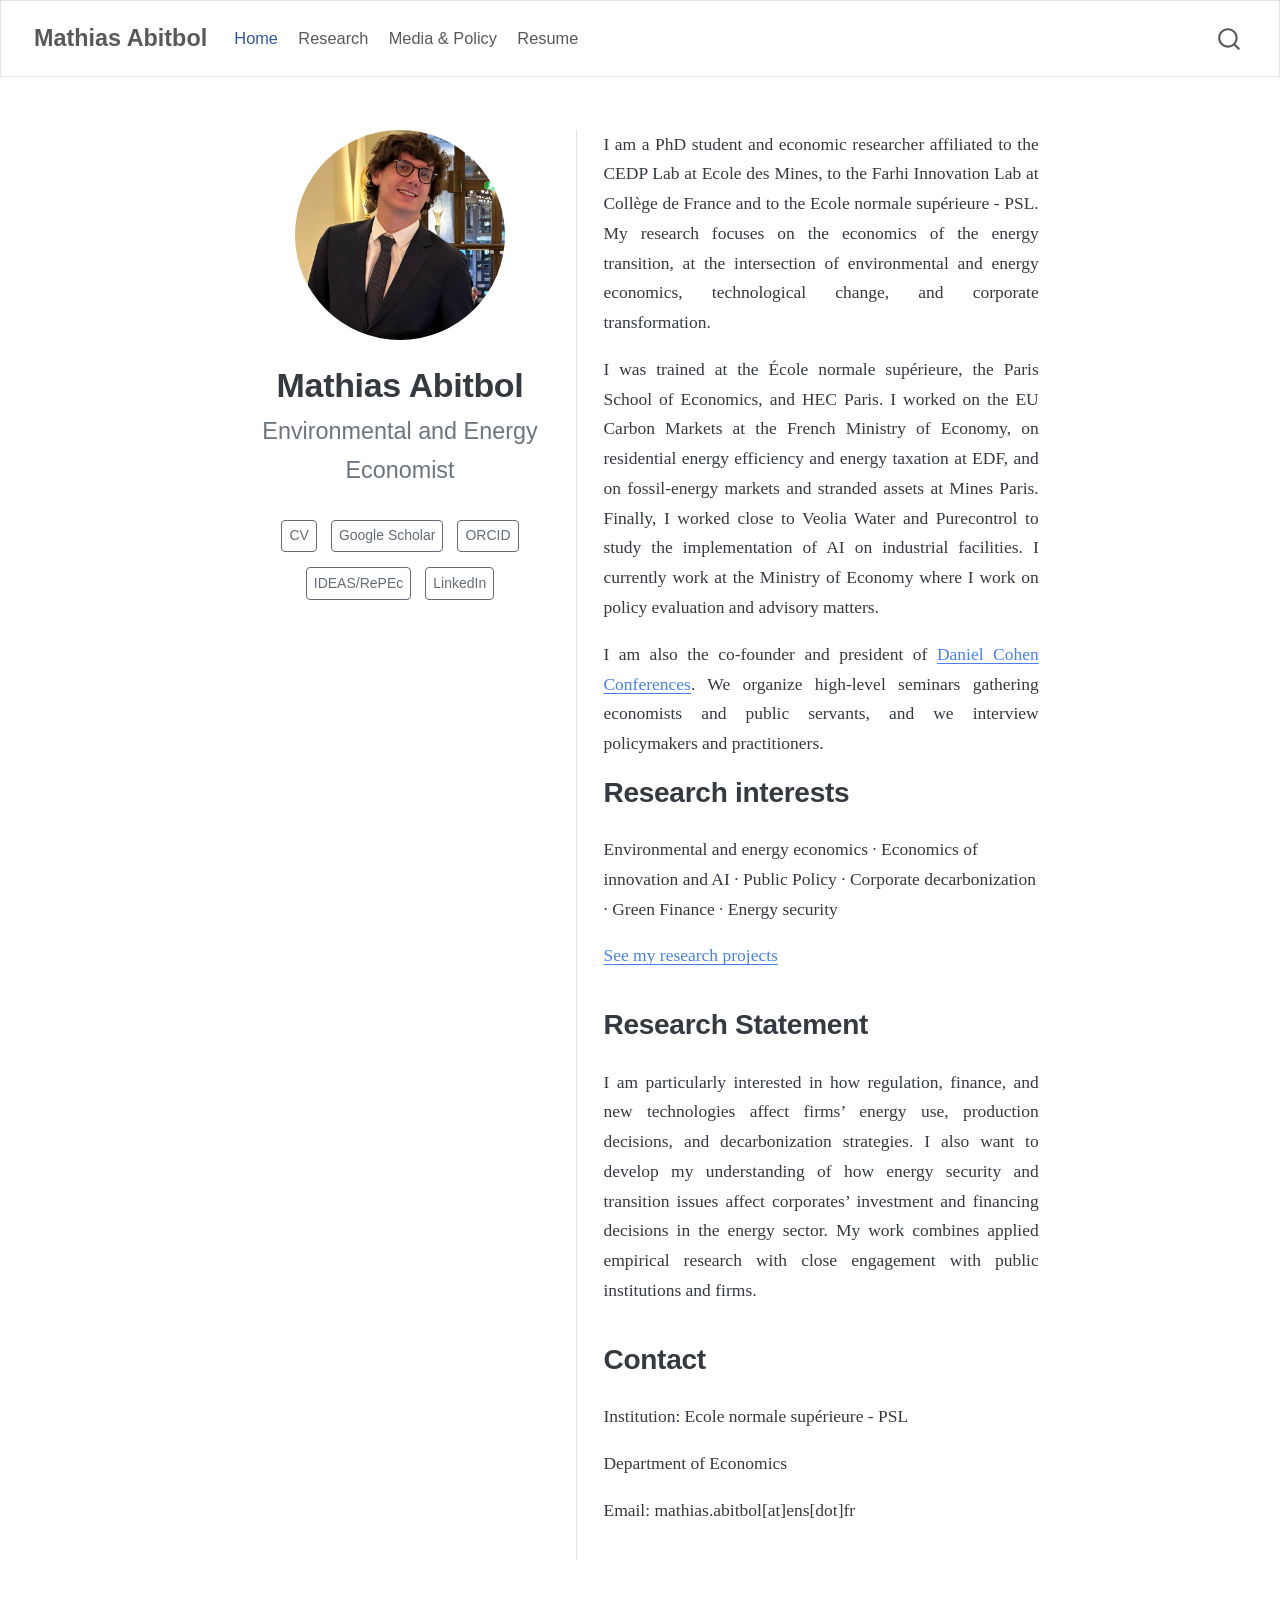
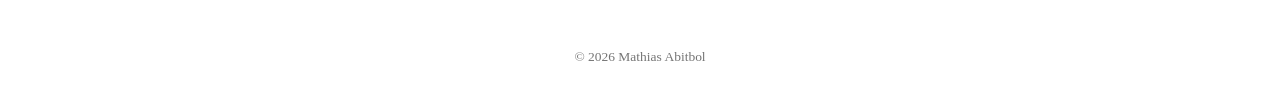
==== commit cf5de8a5: "Update homepage bio; fix typos in media and research pages Co-Authored-By: Claude Opus 5.5 <noreply@" ====
--- a/docs/index.html
+++ b/docs/index.html
@@ -154,8 +154,8 @@
   </div>
   <div class="about-contents"><main class="content" id="quarto-document-content">
 <div class="home-bio">
-<p>I am an economic researcher affiliated to the Ecole normale supérieure - PSL. My research focuses on the economics of the energy transition, at the intersection of environmental and energy economics, technological change, and corporate transformation.</p>
-<p>I was trained at the École normale supérieure, the Paris School of Economics, and HEC Paris. I worked on the EU Carbon Markets at the French Ministry of Economy, on residential energy efficiency and energy taxation at EDF, and on fossil-energy markets and stranded assets at Mines Paris. Finally, I worked close to Veolia Water and Purecontrol to study the implementation of AI on industrial facilities.</p>
+<p>I am a PhD student and economic researcher affiliated to the CEDP Lab at Ecole des Mines, to the Farhi Innovation Lab at Collège de France and to the Ecole normale supérieure - PSL. My research focuses on the economics of the energy transition, at the intersection of environmental and energy economics, technological change, and corporate transformation.</p>
+<p>I was trained at the École normale supérieure, the Paris School of Economics, and HEC Paris. I worked on the EU Carbon Markets at the French Ministry of Economy, on residential energy efficiency and energy taxation at EDF, and on fossil-energy markets and stranded assets at Mines Paris. Finally, I worked close to Veolia Water and Purecontrol to study the implementation of AI on industrial facilities. I currently work at the Ministry of Economy where I work on policy evaluation and advisory matters.</p>
 <p>I am also the co-founder and president of <a href="https://laconferencedc.fr/">Daniel Cohen Conferences</a>. We organize high-level seminars gathering economists and public servants, and we interview policymakers and practitioners.</p>
 </div>
 <section id="research-interests" class="level2">
